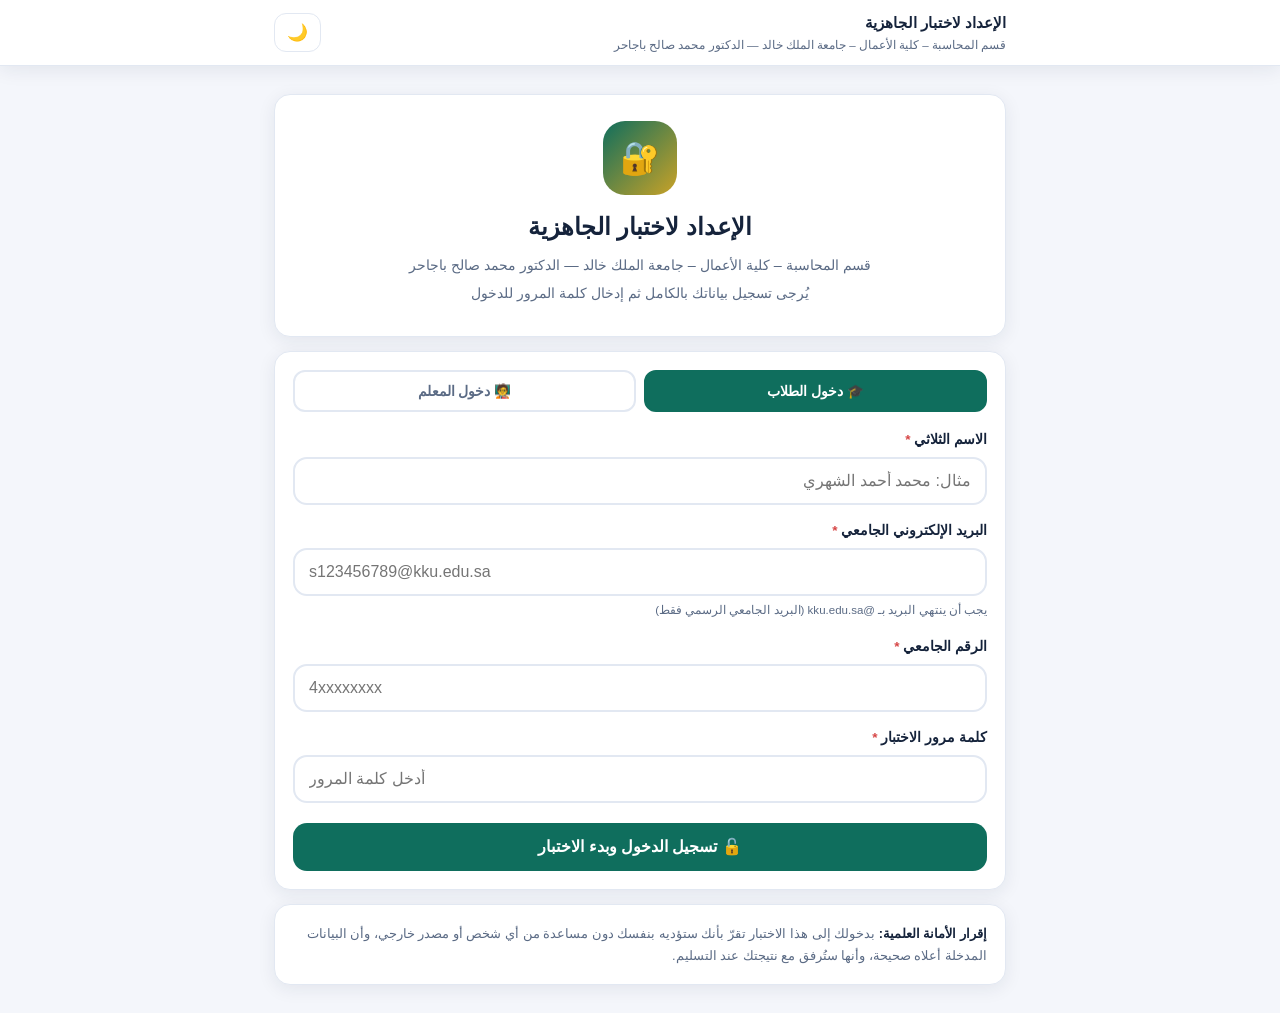
==== index.html @ 74e9d4ae "Add files via upload" ====
<!DOCTYPE html>
<html lang="ar" dir="rtl">
<head>
<meta charset="UTF-8">
<meta name="viewport" content="width=device-width, initial-scale=1.0, viewport-fit=cover">
<meta name="theme-color" content="#0f6e5d">
<title>الإعداد لاختبار الجاهزية | قسم المحاسبة</title>
<link rel="stylesheet" href="style.css">
<link rel="icon" href="data:image/svg+xml,<svg xmlns='http://www.w3.org/2000/svg' viewBox='0 0 100 100'><text y='.9em' font-size='90'>📊</text></svg>">
</head>
<body>

<header class="appbar">
  <div class="appbar-inner">
    <div class="brand" id="app-brand">الإعداد لاختبار الجاهزية 5
      <small id="app-brand-sub">قسم المحاسبة — د. محمد صالح باجاحر</small>
    </div>
    <div style="display:flex;gap:6px;align-items:center">
      <button id="btn-logout" class="iconbtn hidden" title="إنهاء الجلسة">🚪</button>
      <button id="btn-theme" class="iconbtn" title="الوضع الليلي/النهاري">🌙</button>
    </div>
  </div>
</header>

<main class="container">

  <!-- شريط وضع معاينة المعلم -->
  <div id="preview-bar" class="preview-bar hidden">
    <span>👁 <b>وضع المعاينة</b> — أنت تستعرض الاختبار كما يراه الطالب، ولن تُحفظ النتيجة في الكشف.</span>
    <button id="btn-exit-preview" class="minibtn">العودة للوحة المعلم</button>
  </div>

  <!-- ============ شاشة الدخول والتسجيل ============ -->
  <section id="screen-gate">
    <div class="card hero">
      <div class="logo">🔐</div>
      <h1 id="g-title">الإعداد لاختبار الجاهزية 5</h1>
      <div class="sub" id="g-course"></div>
      <div class="sub">يُرجى تسجيل بياناتك بالكامل ثم إدخال كلمة المرور للدخول</div>
    </div>

    <div class="card">
      <div class="role-tabs" id="role-tabs">
        <button type="button" class="role-tab active" data-role="student">🎓 دخول الطلاب</button>
        <button type="button" class="role-tab" data-role="admin">🧑‍🏫 دخول المعلم</button>
      </div>

      <form id="gate-form" autocomplete="off" novalidate>
        <div class="field stu-only">
          <label for="g-name">الاسم الثلاثي <span class="req">*</span></label>
          <input id="g-name" class="fillin" type="text" placeholder="مثال: محمد أحمد الشهري" autocomplete="name">
        </div>

        <div class="field">
          <label for="g-email">البريد الإلكتروني الجامعي <span class="req">*</span></label>
          <input id="g-email" class="fillin" type="email" dir="ltr" style="text-align:left"
                 placeholder="s123456789@kku.edu.sa" autocomplete="email">
          <small class="hint" id="g-email-hint"></small>
        </div>

        <div class="field stu-only" id="g-sid-wrap">
          <label for="g-sid">الرقم الجامعي <span class="req">*</span></label>
          <input id="g-sid" class="fillin" type="text" inputmode="numeric" dir="ltr"
                 style="text-align:left" placeholder="4xxxxxxxx">
        </div>

        <div class="field">
          <label for="g-pass">كلمة مرور الاختبار <span class="req">*</span></label>
          <input id="g-pass" class="fillin" type="password" dir="ltr" style="text-align:left"
                 placeholder="أدخل كلمة المرور" autocomplete="off">
        </div>

        <div id="g-error" class="gate-error hidden"></div>

        <button type="submit" id="btn-login" class="btn btn-primary btn-block" style="margin-top:6px">
          🔓 تسجيل الدخول وبدء الاختبار
        </button>
      </form>
    </div>

    <div class="card stu-only" style="font-size:.8rem;color:var(--muted)">
      <b style="color:var(--text)">إقرار الأمانة العلمية:</b>
      بدخولك إلى هذا الاختبار تقرّ بأنك ستؤديه بنفسك دون مساعدة من أي شخص أو مصدر خارجي،
      وأن البيانات المدخلة أعلاه صحيحة، وأنها ستُرفق مع نتيجتك عند التسليم.
    </div>
  </section>

  <!-- ============ لوحة المعلم (المسؤول) ============ -->
  <section id="screen-admin" class="hidden">
    <div class="card admin-hero">
      <div>
        <h2 style="margin:0 0 4px;font-size:1.05rem">🧑‍🏫 لوحة المعلم</h2>
        <div style="font-size:.78rem;color:var(--muted)" id="adm-who"></div>
      </div>
      <span class="pill ok">صلاحيات كاملة</span>
    </div>

    <button id="btn-preview-exam" class="btn btn-outline btn-block" style="margin-bottom:12px">
      👁 دخول الاختبار كطالب (معاينة)
    </button>

    <div class="admin-tabs" id="admin-tabs">
      <button class="atab active" data-tab="settings">⚙️ الإعدادات</button>
      <button class="atab" data-tab="blueprint">🧩 بناء الاختبارات</button>
      <button class="atab" data-tab="questions">✏️ الأسئلة</button>
      <button class="atab" data-tab="results">📊 النتائج</button>
      <button class="atab" data-tab="bank">📚 بنك الأسئلة</button>
    </div>

    <!-- تبويب بناء الاختبارات -->
    <div class="atab-pane hidden" id="pane-blueprint">

      <!-- ===== (أ) اختبار الوحدة — الاختبار الفردي ===== -->
      <div class="card">
        <div class="sec-head">
          <div class="sec-icon unit">📗</div>
          <div>
            <b style="font-size:.95rem">اختبار الوحدة (الاختبار الفردي)</b>
            <div class="adm-note" style="margin:2px 0 0">
              اختر الوحدة المعرفية، ثم حدّد أنواع الأسئلة وعددها ومدة الاختبار الخاصة بها.
            </div>
          </div>
        </div>

        <div class="field" style="margin-top:14px">
          <label for="u-select">قائمة الوحدات المعرفية</label>
          <select id="u-select" class="fillin"></select>
          <small class="hint" id="u-avail"></small>
        </div>

        <div class="field">
          <label>أنواع الأسئلة في هذه الوحدة</label>
          <div id="u-types" class="chk-row"></div>
          <small class="hint">تُظهر الأرقام عدد الأسئلة المتاحة من كل نوع في هذه الوحدة.</small>
        </div>

        <div class="adm-grid">
          <div class="field"><label>عدد أسئلة اختبار الوحدة</label><input id="u-q" class="fillin" type="number" min="5" max="200"></div>
          <div class="field"><label>مدة الاختبار (دقيقة)</label><input id="u-d" class="fillin" type="number" min="5" max="300"></div>
        </div>

        <div class="adm-actions">
          <button id="u-save" class="btn btn-primary">💾 حفظ إعدادات هذه الوحدة</button>
          <button id="u-reset" class="btn btn-ghost">↩ إعادة الافتراضي للوحدة</button>
        </div>
        <div class="adm-note" id="u-note"></div>

        <div style="margin-top:16px">
          <b style="font-size:.85rem">ملخص إعدادات جميع الوحدات</b>
          <div id="u-table" style="margin-top:8px;overflow-x:auto"></div>
        </div>
      </div>

      <!-- ===== (ب) الاختبار الشامل ===== -->
      <div class="card">
        <div class="sec-head">
          <div class="sec-icon comp">🎯</div>
          <div>
            <b style="font-size:.95rem">الاختبار الشامل (بأوزان معايير NCAAA)</b>
            <div class="adm-note" style="margin:2px 0 0">
              يوزّع الأسئلة على الوحدات بنسب أوزانها المعتمدة في وثيقة المعايير الأكاديمية لبرامج المحاسبة 2025.
            </div>
          </div>
        </div>

        <div class="adm-grid" style="margin-top:14px">
          <div class="field"><label>إجمالي أسئلة الاختبار الشامل</label><input id="c-q" class="fillin" type="number" min="10" max="300"></div>
          <div class="field"><label>المدة (دقيقة)</label><input id="c-d" class="fillin" type="number" min="10" max="300"></div>
        </div>

        <div id="bp-table" style="margin-top:6px;overflow-x:auto"></div>

        <div class="adm-actions">
          <button id="bp-save" class="btn btn-primary">💾 حفظ الأوزان والتوزيع</button>
          <button id="bp-reset" class="btn btn-ghost">↩ استعادة أوزان NCAAA</button>
          <button id="bp-preview" class="btn btn-outline">👁 معاينة التوزيع النهائي</button>
        </div>
        <div class="adm-note" id="bp-note"></div>
        <div id="bp-preview-out" style="margin-top:10px;overflow-x:auto"></div>
      </div>
    </div>

    <!-- تبويب الإعدادات -->
    <div class="atab-pane" id="pane-settings">
      <div class="card">
        <b style="font-size:.9rem">إعدادات الاختبار</b>
        <div class="adm-grid" style="margin-top:12px">
          <div class="field"><label>عدد أسئلة اختبار الجزء</label><input id="s-pq" class="fillin" type="number" min="5" max="200"></div>
          <div class="field"><label>مدة اختبار الجزء (دقيقة)</label><input id="s-pd" class="fillin" type="number" min="5" max="300"></div>
          <div class="field"><label>عدد أسئلة الاختبار الشامل</label><input id="s-fq" class="fillin" type="number" min="5" max="200"></div>
          <div class="field"><label>مدة الاختبار الشامل (دقيقة)</label><input id="s-fd" class="fillin" type="number" min="5" max="300"></div>
          <div class="field"><label>درجة النجاح %</label><input id="s-pass" class="fillin" type="number" min="1" max="100"></div>
          <div class="field"><label>نطاق البريد الجامعي</label><input id="s-domain" class="fillin" type="text" dir="ltr" style="text-align:left"></div>
          <div class="field"><label>كلمة مرور الطلاب</label><input id="s-spass" class="fillin" type="text" dir="ltr" style="text-align:left"></div>
          <div class="field"><label>كلمة مرور المعلم</label><input id="s-apass" class="fillin" type="text" dir="ltr" style="text-align:left"></div>
        </div>
        <div class="field" style="margin-top:4px">
          <label>أنواع الأسئلة المسموحة</label>
          <div id="s-types" class="chk-row"></div>
        </div>
        <div class="field">
          <label>خيارات أخرى</label>
          <div id="s-flags" class="chk-row"></div>
        </div>
        <div class="adm-actions">
          <button id="s-save" class="btn btn-primary">💾 حفظ التعديلات</button>
          <button id="s-reset" class="btn btn-ghost">↩ استعادة الافتراضي</button>
          <button id="s-export" class="btn btn-outline">📤 تصدير config.js</button>
        </div>
        <div class="adm-note" id="s-note"></div>
      </div>
    </div>

    <!-- تبويب الأسئلة -->
    <div class="atab-pane hidden" id="pane-questions">
      <div class="card">
        <b style="font-size:.9rem" id="q-form-title">➕ إضافة سؤال جديد</b>
        <div class="adm-grid" style="margin-top:12px">
          <div class="field"><label>الجزء (الوحدة المعرفية)</label><select id="q-part" class="fillin"></select></div>
          <div class="field"><label>الموضوع الفرعي</label><select id="q-topic" class="fillin"></select></div>
          <div class="field"><label>نوع السؤال</label>
            <select id="q-type" class="fillin">
              <option value="mcq">اختيار من متعدد</option>
              <option value="tf">صح / خطأ</option>
              <option value="fill">أكمل الفراغ</option>
            </select>
          </div>
        </div>
        <div class="field"><label>نص السؤال <span class="req">*</span></label>
          <textarea id="q-text" class="fillin" rows="3" placeholder="اكتب نص السؤال هنا…"></textarea></div>

        <div id="q-mcq-wrap">
          <div class="field"><label>الخيارات <span class="req">*</span> — حدّد الإجابة الصحيحة</label>
            <div id="q-opts"></div>
          </div>
        </div>
        <div id="q-tf-wrap" class="field hidden">
          <label>الإجابة الصحيحة</label>
          <select id="q-tf" class="fillin"><option value="true">صحيحة</option><option value="false">خاطئة</option></select>
        </div>
        <div id="q-fill-wrap" class="field hidden">
          <label>الإجابات المقبولة (افصل بينها بفاصلة)</label>
          <input id="q-fill" class="fillin" type="text" placeholder="25, ٢٥, 25%">
        </div>

        <div class="field"><label>شرح الإجابة <span class="req">*</span></label>
          <textarea id="q-expl" class="fillin" rows="2"></textarea></div>
        <div class="field"><label>المرجع (المادة/الفصل)</label>
          <input id="q-ref" class="fillin" type="text" placeholder="المادة 17 من النظام"></div>

        <div class="adm-actions">
          <button id="q-save" class="btn btn-primary">💾 حفظ السؤال</button>
          <button id="q-cancel" class="btn btn-ghost hidden">إلغاء التعديل</button>
          <button id="q-export" class="btn btn-outline">📤 تصدير questions.js</button>
        </div>
        <div class="adm-note" id="q-note"></div>
      </div>

      <div class="card">
        <b style="font-size:.9rem">الأسئلة المضافة أو المعدَّلة محليًا</b>
        <div id="q-local" style="margin-top:10px"></div>
      </div>
    </div>

    <!-- تبويب النتائج -->
    <div class="atab-pane hidden" id="pane-results">
      <div class="card">
        <b style="font-size:.9rem">نتائج الطلاب</b>
        <div class="adm-note" style="margin-top:6px">
          تُعرض هنا المحاولات المسجَّلة على هذا الجهاز، ويمكنك استيراد ملفات النتائج (CSV) التي يرسلها الطلاب لتجميعها في كشف واحد.
        </div>
        <div class="adm-actions" style="margin-top:12px">
          <label class="btn btn-outline" for="r-import" style="cursor:pointer">📥 استيراد نتائج طلاب (CSV)</label>
          <input id="r-import" type="file" accept=".csv,text/csv" multiple class="hidden">
          <button id="r-export" class="btn btn-primary">📤 تصدير الكشف (Excel)</button>
          <button id="r-clear" class="btn btn-ghost">🗑 مسح الكشف</button>
        </div>
        <div id="r-table" style="margin-top:14px"></div>
      </div>
    </div>

    <!-- تبويب بنك الأسئلة -->
    <div class="atab-pane hidden" id="pane-bank">
      <div class="card">
        <div class="adm-grid">
          <div class="field"><label>تصفية حسب الجزء</label><select id="b-part" class="fillin"></select></div>
          <div class="field"><label>بحث في النص</label><input id="b-search" class="fillin" type="search" placeholder="كلمة في السؤال…"></div>
        </div>
        <div id="b-count" class="adm-note"></div>
        <div id="b-list" style="margin-top:12px"></div>
      </div>
    </div>

    <button id="btn-admin-exit" class="btn btn-ghost btn-block" style="margin-top:10px">🚪 إنهاء جلسة المعلم</button>
  </section>

  <!-- ============ لوحة البداية ============ -->
  <section id="screen-dash" class="hidden">
    <div class="welcome">
      <div class="welcome-text">
        <div class="hello" id="d-hello">مرحبًا بك 👋</div>
        <h1 id="d-course">الإعداد لاختبار الجاهزية</h1>
        <div class="sub" id="d-instructor"></div>
      </div>
      <div class="welcome-badge">🎓</div>
    </div>

    <div class="card student-card" id="d-student"></div>

    <div class="step-title"><span class="step-no">1</span> اختر نوع الاختبار</div>
    <div id="mode-cards" class="mode-tiles"></div>

    <div id="part-select-wrap" class="card scope-card hidden">
      <label for="part-select" class="scope-label">📌 نطاق الاختبار</label>
      <select id="part-select" class="fillin"></select>
    </div>

    <div class="step-title"><span class="step-no">2</span> اختر مستوى الصعوبة</div>
    <div id="level-chips" class="level-chips"></div>

    <div class="statgrid three">
      <div class="stat"><div class="num" id="d-qn">—</div><div class="lbl">سؤالًا</div></div>
      <div class="stat"><div class="num" id="d-dur">—</div><div class="lbl">مدة الاختبار</div></div>
      <div class="stat"><div class="num" id="d-pass">—</div><div class="lbl">درجة النجاح</div></div>
    </div>
    <span id="d-bank" class="hidden"></span>
    <span id="d-chapter" class="hidden"></span>
    <div id="part-types" class="hidden"></div>

    <button id="btn-start" class="btn btn-primary btn-block btn-big">🚀 ابدأ الاختبار الآن</button>

    <div class="card progress-card">
      <div class="progress-summary" id="d-progress"></div>
    </div>
    <button id="btn-clear" class="btn btn-ghost btn-block hidden" style="margin-top:10px">🗑 مسح سجل المحاولات</button>

    <div class="card tips">
      <b>💡 قبل أن تبدأ</b>
      <ul>
        <li>يتغير الاختبار في كل محاولة: ترتيب الأسئلة والخيارات وبعض الأرقام.</li>
        <li>تنقّل بحرية بين الأسئلة، وعلّم أي سؤال للرجوع إليه لاحقًا.</li>
        <li>يُسلَّم الاختبار تلقائيًا عند انتهاء الوقت.</li>
        <li>بعد التسليم تحصل على تقرير مفصل وشرح لكل سؤال — استفد منه!</li>
      </ul>
    </div>

    <!-- للمعلم فقط (تظهر في وضع المعاينة) -->
    <div id="teacher-only" class="hidden">
      <button id="btn-guide" class="btn btn-outline btn-block" style="margin-top:10px">🧭 دليل الوحدات المعرفية التخصصية (للمعلم)</button>
      <div class="card hidden" id="blueprint-card">
        <b style="font-size:.9rem">🎯 توزيع أسئلة الاختبار حسب أوزان المعيار (للمعلم)</b>
        <div style="font-size:.75rem;color:var(--muted);margin:4px 0 10px" id="blueprint-note"></div>
        <div id="blueprint" style="overflow-x:auto"></div>
      </div>
      <div class="card">
        <b style="font-size:.9rem">خريطة الوحدات وعدد أسئلتها (للمعلم)</b>
        <div style="font-size:.75rem;color:var(--muted);margin:4px 0 10px" id="cov-note"></div>
        <div id="coverage"></div>
      </div>
    </div>
  </section>

  <!-- ============ شاشة دليل الوحدات المعرفية ============ -->
  <section id="screen-guide" class="hidden">
    <button id="btn-guide-back" class="btn btn-outline btn-block">⬅ العودة للرئيسية</button>
    <div id="guide-body"></div>
    <div class="card gu-src">
      المصدر: مصفوفة نواتج التعلم للوحدات المعرفية لطلاب المحاسبة وفقًا لجاهزية — المعايير الأكاديمية
      لبرامج المحاسبة 2025 (الإصدار 2.0)، هيئة تقويم التعليم والتدريب. إعداد: الدكتور محمد صالح باجاحر.
    </div>
  </section>

  <!-- ============ شاشة الاختبار ============ -->
  <section id="screen-exam" class="hidden">
    <div class="exam-top">
      <span class="qcount" id="qcount">—</span>
      <span class="timer" id="timer">60:00</span>
    </div>
    <div id="exam-scope" class="exam-scope"></div>
    <div class="progressbar"><div id="pbar"></div></div>

    <div class="card">
      <div class="qmeta" id="qmeta"></div>
      <div class="qtext" id="qtext"></div>
      <div id="qbody"></div>

      <div class="exam-nav">
        <button id="btn-prev" class="btn btn-outline">➡ السابق</button>
        <button id="btn-flag" class="btn btn-ghost btn-flag">☆ للمراجعة</button>
        <button id="btn-skip" class="btn btn-ghost">تخطي</button>
        <button id="btn-next" class="btn btn-primary">التالي ⬅</button>
      </div>
    </div>

    <div class="card">
      <b style="font-size:.85rem">لوحة الأسئلة</b>
      <div class="palette" id="palette"></div>
      <div class="legend">
        <span class="l-ans">تمت الإجابة</span>
        <span class="l-flag">معلَّم للمراجعة</span>
        <span>بدون إجابة</span>
      </div>
      <button id="btn-submit" class="btn btn-danger btn-block" style="margin-top:14px">✋ إنهاء وتسليم الاختبار</button>
    </div>
  </section>

  <!-- ============ شاشة النتائج ============ -->
  <section id="screen-result" class="hidden">
    <div class="card student-card" id="r-student"></div>
    <div class="card" style="text-align:center">
      <p id="r-auto" class="hidden" style="color:var(--warn);font-weight:700">⏰ انتهى الوقت — تم تسليم الاختبار تلقائيًا</p>
      <div class="score-ring" id="score-ring">
        <div id="score-inner" style="background:var(--card);width:118px;height:118px;border-radius:50%;display:flex;flex-direction:column;align-items:center;justify-content:center"></div>
      </div>
      <div class="resgrid">
        <div class="stat"><div class="num" style="color:var(--ok)" id="r-correct">0</div><div class="lbl">إجابات صحيحة</div></div>
        <div class="stat"><div class="num" style="color:var(--bad)" id="r-wrong">0</div><div class="lbl">إجابات خاطئة</div></div>
        <div class="stat"><div class="num" style="color:var(--warn)" id="r-skip">0</div><div class="lbl">أسئلة متروكة</div></div>
        <div class="stat"><div class="num" id="r-time">00:00</div><div class="lbl">الوقت المستغرق</div></div>
      </div>
    </div>

    <div class="card hidden" id="part-perf-card">
      <b>الأداء حسب أجزاء المعيار (الوحدات المعرفية)</b>
      <div id="part-perf" style="margin-top:12px"></div>
    </div>

    <div class="card">
      <b>الأداء حسب الموضوعات</b>
      <div id="topic-perf" style="margin-top:12px"></div>
    </div>

    <button id="btn-review" class="btn btn-primary btn-block">📖 مراجعة الأسئلة والإجابات</button>
    <button id="btn-export" class="btn btn-outline btn-block" style="margin-top:10px">📤 تصدير بطاقة النتيجة وإرسالها للمعلم</button>
    <button id="btn-retry" class="btn btn-outline btn-block" style="margin-top:10px">🔄 اختبار جديد</button>
    <button id="btn-home" class="btn btn-ghost btn-block" style="margin-top:10px">🏠 العودة للرئيسية</button>
  </section>

  <!-- ============ شاشة المراجعة ============ -->
  <section id="screen-review" class="hidden">
    <button id="btn-back-result" class="btn btn-outline btn-block">⬅ العودة للنتيجة</button>
    <div id="review-list"></div>
  </section>

</main>

<!-- مودال تأكيد التسليم -->
<div id="modal" class="modal-backdrop hidden">
  <div class="modal">
    <h3>تسليم الاختبار</h3>
    <p id="m-text"></p>
    <div class="row">
      <button id="m-cancel" class="btn btn-ghost">متابعة الحل</button>
      <button id="m-ok" class="btn btn-danger">تسليم نهائي</button>
    </div>
  </div>
</div>

<script src="config.js"></script>
<script src="units.js"></script>
<script src="questions.js"></script>
<script src="questions-7.1.js"></script>
<script src="questions-7.2.js"></script>
<script src="questions-7.3.js"></script>
<script src="questions-7.4-zakat-vat.js"></script>
<script src="questions-7.5.js"></script>
<script src="questions-1.1.js"></script>
<script src="questions-2.1.js"></script>
<script src="questions-general.js"></script>
<script src="levels.js"></script>
<script src="script.js"></script>
<script src="admin.js"></script>
<script src="guide.js"></script>
</body>
</html>
---- style.css ----
/* =====================================================================
   محاكي الاختبار — التنسيقات (تصميم متجاوب، جوال أولًا، وضع داكن/فاتح)
   ===================================================================== */
:root{
  --bg:#f4f6fb; --card:#ffffff; --text:#15233b; --muted:#5b6b85;
  --primary:#0f6e5d; --primary-2:#0b5748; --accent:#c9a227;
  --border:#e2e8f2; --ok:#1d9e6f; --bad:#d64545; --warn:#e8a13c;
  --flag:#8e44ad; --shadow:0 4px 18px rgba(21,35,59,.08);
  --radius:16px;
}
[data-theme="dark"]{
  --bg:#0f1723; --card:#182333; --text:#eef3fa; --muted:#9db0c9;
  --primary:#1fa588; --primary-2:#17836c; --accent:#e3c257;
  --border:#26344a; --ok:#2ec98d; --bad:#ef6a6a; --warn:#f0b45c;
  --shadow:0 4px 18px rgba(0,0,0,.35);
}
*{box-sizing:border-box; -webkit-tap-highlight-color:transparent;}
html{font-size:16px;}
body{
  margin:0; background:var(--bg); color:var(--text);
  font-family:"Segoe UI", Tahoma, "Noto Kufi Arabic", "Helvetica Neue", Arial, sans-serif;
  direction:rtl; min-height:100vh; line-height:1.7;
  transition:background .3s,color .3s;
}
.container{max-width:760px; margin:0 auto; padding:14px;}
.hidden{display:none !important;}

/* ---------- Header ---------- */
header.appbar{
  position:sticky; top:0; z-index:50; background:var(--card);
  border-bottom:1px solid var(--border); box-shadow:var(--shadow);
}
.appbar-inner{
  max-width:760px; margin:0 auto; padding:10px 14px;
  display:flex; align-items:center; justify-content:space-between; gap:8px;
}
.appbar .brand{font-weight:800; font-size:.95rem;}
.appbar .brand small{display:block; font-weight:500; color:var(--muted); font-size:.72rem;}
.iconbtn{
  border:1px solid var(--border); background:var(--card); color:var(--text);
  border-radius:12px; padding:8px 12px; font-size:1.05rem; cursor:pointer;
}

/* ---------- Cards & buttons ---------- */
.card{
  background:var(--card); border:1px solid var(--border);
  border-radius:var(--radius); box-shadow:var(--shadow);
  padding:18px; margin:14px 0;
}
.btn{
  display:inline-flex; align-items:center; justify-content:center; gap:8px;
  border:none; border-radius:14px; cursor:pointer;
  padding:14px 22px; font-size:1rem; font-weight:700; font-family:inherit;
  transition:transform .06s, background .2s; min-height:48px;
}
.btn:active{transform:scale(.97);}
.btn-primary{background:var(--primary); color:#fff;}
.btn-primary:hover{background:var(--primary-2);}
.btn-outline{background:transparent; color:var(--primary); border:2px solid var(--primary);}
.btn-ghost{background:transparent; color:var(--muted); border:1px solid var(--border);}
.btn-danger{background:var(--bad); color:#fff;}
.btn-block{width:100%;}
.btn[disabled]{opacity:.45; cursor:not-allowed;}

/* ---------- Dashboard ---------- */
.hero{text-align:center; padding:26px 18px;}
.hero .logo{
  width:74px; height:74px; margin:0 auto 12px; border-radius:22px;
  background:linear-gradient(135deg,var(--primary),var(--accent));
  display:flex; align-items:center; justify-content:center; font-size:2rem; color:#fff;
}
.hero h1{font-size:1.25rem; margin:.2em 0;}
.hero .sub{color:var(--muted); font-size:.9rem; margin-bottom:4px;}
.statgrid{
  display:grid; grid-template-columns:repeat(2,1fr); gap:10px; margin:16px 0;
}
.stat{
  background:var(--card); border:1px solid var(--border); border-radius:14px;
  padding:14px 8px; text-align:center;
}
.stat .num{font-size:1.35rem; font-weight:800; color:var(--primary);}
.stat .lbl{font-size:.75rem; color:var(--muted);}
.progress-summary{font-size:.85rem; color:var(--muted);}
.progress-summary b{color:var(--text);}

/* ---------- Exam header ---------- */
.exam-top{
  display:flex; align-items:center; justify-content:space-between;
  gap:8px; flex-wrap:wrap;
}
.timer{
  font-weight:800; font-variant-numeric:tabular-nums; font-size:1.15rem;
  background:var(--card); border:1px solid var(--border); border-radius:12px;
  padding:6px 14px; direction:ltr;
}
.timer.low{color:var(--bad); border-color:var(--bad); animation:pulse 1s infinite;}
@keyframes pulse{50%{opacity:.55;}}
.qcount{font-size:.85rem; color:var(--muted); font-weight:700;}
.progressbar{
  height:8px; background:var(--border); border-radius:99px; overflow:hidden; margin:10px 0 4px;
}
.progressbar > div{
  height:100%; background:linear-gradient(90deg,var(--primary),var(--accent));
  width:0%; transition:width .3s; border-radius:99px;
}

/* ---------- Question ---------- */
.qmeta{display:flex; gap:6px; flex-wrap:wrap; margin-bottom:10px;}
.chip{
  font-size:.7rem; font-weight:700; padding:3px 10px; border-radius:99px;
  background:var(--bg); border:1px solid var(--border); color:var(--muted);
}
.chip.type{color:var(--primary); border-color:var(--primary);}
.qtext{font-size:1.05rem; font-weight:700; margin-bottom:14px; white-space:pre-line;}
.opts{display:flex; flex-direction:column; gap:10px;}
.opt{
  display:flex; align-items:flex-start; gap:10px;
  border:2px solid var(--border); border-radius:14px; padding:13px 14px;
  cursor:pointer; background:var(--card); font-size:.95rem;
  transition:border-color .15s, background .15s;
}
.opt:hover{border-color:var(--primary);}
.opt.selected{border-color:var(--primary); background:color-mix(in srgb, var(--primary) 9%, var(--card));}
.opt .letter{
  flex:0 0 auto; width:28px; height:28px; border-radius:50%;
  background:var(--bg); border:1px solid var(--border);
  display:flex; align-items:center; justify-content:center;
  font-weight:800; font-size:.8rem;
}
.opt.selected .letter{background:var(--primary); color:#fff; border-color:var(--primary);}
/* review coloring */
.opt.correct{border-color:var(--ok); background:color-mix(in srgb, var(--ok) 12%, var(--card));}
.opt.wrong{border-color:var(--bad); background:color-mix(in srgb, var(--bad) 12%, var(--card));}

input.fillin{
  width:100%; padding:13px 14px; border:2px solid var(--border); border-radius:14px;
  font-size:1rem; font-family:inherit; background:var(--card); color:var(--text);
}
input.fillin:focus{outline:none; border-color:var(--primary);}

/* ---------- تبويبات الدور ولوحة المعلم ---------- */
.role-tabs{display:flex; gap:8px; margin-bottom:16px;}
.role-tab{
  flex:1; padding:11px 8px; border:2px solid var(--border); background:var(--card);
  color:var(--muted); border-radius:12px; font-family:inherit; font-size:.85rem;
  font-weight:700; cursor:pointer; transition:all .15s;
}
.role-tab:hover{border-color:var(--primary);}
.role-tab.active{border-color:var(--primary); background:var(--primary); color:#fff;}

.admin-hero{display:flex; align-items:center; justify-content:space-between; gap:10px; flex-wrap:wrap;}
.admin-tabs{display:flex; gap:6px; overflow-x:auto; padding-bottom:4px; margin-bottom:2px;}
.atab{
  flex:0 0 auto; padding:9px 14px; border:1.5px solid var(--border); background:var(--card);
  color:var(--muted); border-radius:99px; font-family:inherit; font-size:.8rem;
  font-weight:700; cursor:pointer; white-space:nowrap;
}
.atab.active{background:var(--primary); border-color:var(--primary); color:#fff;}
.adm-grid{display:grid; grid-template-columns:1fr; gap:0 14px;}
@media (min-width:560px){ .adm-grid{grid-template-columns:1fr 1fr;} }
.adm-actions{display:flex; gap:8px; flex-wrap:wrap; margin-top:12px;}
.adm-actions .btn{flex:1 1 auto; min-height:42px; padding:10px 14px; font-size:.85rem;}
.adm-note{font-size:.75rem; color:var(--muted); margin-top:10px; line-height:1.6;}
.adm-note.ok{color:var(--ok); font-weight:700;}
.adm-note.bad{color:var(--bad); font-weight:700;}
textarea.fillin{resize:vertical; font-family:inherit; line-height:1.6;}
.chk-row{display:flex; flex-wrap:wrap; gap:8px 14px;}
.chk-row label{
  display:flex; align-items:center; gap:6px; font-size:.8rem; font-weight:600;
  margin:0; cursor:pointer;
}
.chk-row input{width:16px; height:16px; accent-color:var(--primary);}
.opt-row{display:flex; align-items:center; gap:8px; margin-bottom:8px;}
.opt-row input[type="radio"]{width:18px; height:18px; accent-color:var(--ok); flex:0 0 auto;}
.opt-row input[type="text"]{flex:1;}
.qrow{
  border:1px solid var(--border); border-radius:12px; padding:10px 12px; margin-bottom:8px;
  background:var(--card); font-size:.82rem;
}
.qrow .qh{display:flex; justify-content:space-between; gap:8px; align-items:flex-start; margin-bottom:5px;}
.qrow .qa{font-size:.76rem; color:var(--ok); font-weight:700;}
.qrow .qx{font-size:.74rem; color:var(--muted); margin-top:4px;}
.qrow .rowbtns{display:flex; gap:6px; flex:0 0 auto;}
.minibtn{
  border:1px solid var(--border); background:var(--bg); color:var(--text);
  border-radius:8px; padding:3px 9px; font-size:.72rem; font-family:inherit; cursor:pointer;
}
.minibtn.danger{color:var(--bad); border-color:var(--bad);}
#r-table, #b-list{overflow-x:auto;}
.preview-bar{
  display:flex; align-items:center; justify-content:space-between; gap:10px; flex-wrap:wrap;
  background:color-mix(in srgb, var(--flag) 14%, var(--card));
  border:1.5px solid var(--flag); color:var(--text);
  border-radius:12px; padding:10px 14px; margin:10px 0 4px; font-size:.8rem;
}
.preview-bar .minibtn{border-color:var(--flag); color:var(--flag); font-weight:700;}
tr.grp td{
  background:var(--bg) !important; font-weight:800; font-size:.76rem; color:var(--primary);
  padding-top:9px !important; padding-bottom:9px !important;
}
.grp-head{
  font-size:.8rem; font-weight:800; color:var(--primary);
  margin:6px 0 8px; padding-bottom:4px; border-bottom:1px solid var(--border);
}
.grp-head:not(:first-child){margin-top:14px;}
optgroup{font-weight:800; color:var(--primary);}
.sec-head{display:flex; align-items:flex-start; gap:12px;}
.sec-icon{
  flex:0 0 auto; width:44px; height:44px; border-radius:13px;
  display:flex; align-items:center; justify-content:center; font-size:1.4rem;
}
.sec-icon.unit{background:color-mix(in srgb, var(--primary) 15%, var(--card)); border:1.5px solid var(--primary);}
.sec-icon.comp{background:color-mix(in srgb, var(--accent) 22%, var(--card)); border:1.5px solid var(--accent);}
.cell-in{
  width:74px; padding:5px 7px; border:1.5px solid var(--border); border-radius:8px;
  font-family:inherit; font-size:.76rem; text-align:center; background:var(--card); color:var(--text);
}
.cell-in:focus{outline:none; border-color:var(--primary);}
table.res input[type="checkbox"]{width:17px; height:17px; accent-color:var(--primary);}
table.res tfoot td, table.res tbody tr:last-child td{font-weight:700;}
table.res{width:100%; min-width:640px; border-collapse:collapse; font-size:.76rem;}
table.res th{
  text-align:right; padding:8px; background:var(--primary); color:#fff;
  font-size:.72rem; white-space:nowrap; position:sticky; top:0;
}
table.res td{padding:7px 8px; border-bottom:1px solid var(--border); white-space:nowrap;}
table.res tr:nth-child(even) td{background:var(--bg);}
table.res td.pass{color:var(--ok); font-weight:800;}
table.res td.fail{color:var(--bad); font-weight:800;}

/* ---------- اختيار نمط الاختبار وخريطة الأجزاء ---------- */
.mode-cards{display:grid; grid-template-columns:1fr; gap:10px; margin-top:10px;}
@media (min-width:600px){ .mode-cards{grid-template-columns:1fr 1fr;} }
.mode-card{
  border:2px solid var(--border); border-radius:14px; padding:12px 14px; cursor:pointer;
  background:var(--card); transition:border-color .15s, background .15s;
}
.mode-card:hover{border-color:var(--primary);}
.mode-card.active{border-color:var(--primary); background:color-mix(in srgb, var(--primary) 9%, var(--card));}
.mode-card.disabled{opacity:.5; cursor:not-allowed;}
.mode-card.disabled:hover{border-color:var(--border);}
.mc-title{font-weight:800; font-size:.92rem; margin-bottom:4px;}
.mc-desc{font-size:.75rem; color:var(--muted); line-height:1.5;}

#coverage{overflow-x:auto; -webkit-overflow-scrolling:touch;}
table.cov{width:100%; min-width:340px; border-collapse:collapse; font-size:.78rem;}
table.cov th{
  text-align:right; padding:7px 8px; background:var(--bg); color:var(--muted);
  font-size:.72rem; border-bottom:1.5px solid var(--border);
}
table.cov td{padding:7px 8px; border-bottom:1px solid var(--border);}
table.cov th:nth-child(2), table.cov th:nth-child(3), table.cov th:nth-child(4),
table.cov td:nth-child(2), table.cov td:nth-child(3), table.cov td:nth-child(4){text-align:center; white-space:nowrap;}
table.cov tr.muted td{color:var(--muted);}
.pill{
  display:inline-block; font-size:.68rem; font-weight:700; padding:2px 9px; border-radius:99px;
  background:var(--bg); border:1px solid var(--border); color:var(--muted);
}
.pill.ok{background:var(--ok); border-color:var(--ok); color:#fff;}
.chip.part{color:var(--flag); border-color:var(--flag);}
.exam-scope{
  font-size:.75rem; color:var(--muted); margin:6px 2px 0; font-weight:600;
}

/* ---------- شاشة الدخول والتسجيل ---------- */
.field{margin-bottom:14px;}
.field label{
  display:block; font-size:.85rem; font-weight:700; margin-bottom:6px; color:var(--text);
}
.field .req{color:var(--bad);}
.field .hint{display:block; margin-top:5px; font-size:.72rem; color:var(--muted);}
select.fillin{
  appearance:none; -webkit-appearance:none;
  background-image:linear-gradient(45deg,transparent 50%,var(--muted) 50%),
                   linear-gradient(135deg,var(--muted) 50%,transparent 50%);
  background-position:calc(14px) calc(50% - 2px), calc(19px) calc(50% - 2px);
  background-size:5px 5px, 5px 5px; background-repeat:no-repeat;
}
.fillin.invalid{border-color:var(--bad);}
.gate-error{
  background:color-mix(in srgb, var(--bad) 12%, var(--card));
  border:1.5px solid var(--bad); color:var(--bad);
  border-radius:12px; padding:11px 13px; font-size:.85rem; font-weight:600; margin-bottom:12px;
}
.student-card{
  display:flex; flex-wrap:wrap; gap:8px 18px; font-size:.82rem; padding:14px 16px;
}
.student-card .si{display:flex; gap:6px; align-items:baseline;}
.student-card .si b{color:var(--muted); font-weight:600; font-size:.75rem;}
.student-card .si span{font-weight:700; color:var(--text);}
.vcode{
  font-family:"Courier New",monospace; direction:ltr; letter-spacing:1px;
  background:var(--bg); border:1px dashed var(--border); border-radius:8px; padding:2px 8px;
}

.match-row{display:flex; align-items:center; gap:10px; margin-bottom:10px; flex-wrap:wrap;}
.match-row .mleft{
  flex:1 1 200px; font-size:.9rem; font-weight:600;
  background:var(--bg); border:1px solid var(--border); border-radius:12px; padding:10px 12px;
}
.match-row select{
  flex:1 1 150px; padding:11px 12px; border:2px solid var(--border); border-radius:12px;
  font-family:inherit; font-size:.9rem; background:var(--card); color:var(--text);
}

/* ---------- Exam nav ---------- */
.exam-nav{
  display:flex; gap:8px; margin-top:16px; flex-wrap:wrap;
}
.exam-nav .btn{flex:1 1 auto; padding:12px 10px; font-size:.9rem;}
.btn-flag.flagged{background:var(--flag); color:#fff; border-color:var(--flag);}

/* ---------- Palette ---------- */
.palette{
  display:grid; grid-template-columns:repeat(auto-fill,minmax(44px,1fr));
  gap:8px; margin-top:10px;
}
.pal{
  aspect-ratio:1; border-radius:12px; border:2px solid var(--border);
  background:var(--card); font-weight:800; font-size:.85rem; cursor:pointer;
  color:var(--text); font-family:inherit;
}
.pal.answered{background:var(--ok); border-color:var(--ok); color:#fff;}
.pal.flagged{background:var(--flag); border-color:var(--flag); color:#fff;}
.pal.current{outline:3px solid var(--accent); outline-offset:1px;}
.legend{display:flex; gap:14px; flex-wrap:wrap; margin-top:10px; font-size:.75rem; color:var(--muted);}
.legend span::before{
  content:""; display:inline-block; width:11px; height:11px; border-radius:3px;
  margin-inline-end:5px; vertical-align:-1px; background:var(--card); border:1.5px solid var(--border);
}
.legend .l-ans::before{background:var(--ok); border-color:var(--ok);}
.legend .l-flag::before{background:var(--flag); border-color:var(--flag);}

/* ---------- Results ---------- */
.score-ring{
  width:150px; height:150px; margin:0 auto 10px; border-radius:50%;
  display:flex; align-items:center; justify-content:center; flex-direction:column;
  color:#fff; font-weight:800;
}
.score-ring .pct{font-size:2rem;}
.score-ring .verdict{font-size:.85rem; font-weight:700;}
.resgrid{display:grid; grid-template-columns:repeat(2,1fr); gap:10px; margin-top:14px;}
.topicbar{margin-bottom:12px;}
.topicbar .tname{font-size:.82rem; font-weight:600; display:flex; justify-content:space-between;}
.topicbar .tbar{height:8px; background:var(--border); border-radius:99px; overflow:hidden; margin-top:4px;}
.topicbar .tbar>div{height:100%; border-radius:99px; background:var(--primary);}

/* ---------- Review ---------- */
.review-item{margin-bottom:14px;}
.badge{font-size:.72rem; font-weight:800; padding:3px 10px; border-radius:99px; color:#fff;}
.badge.ok{background:var(--ok);}
.badge.bad{background:var(--bad);}
.badge.skip{background:var(--warn);}
.explain{
  margin-top:12px; padding:12px 14px; border-radius:12px;
  background:color-mix(in srgb, var(--accent) 10%, var(--card));
  border:1px solid color-mix(in srgb, var(--accent) 45%, var(--border));
  font-size:.88rem;
}
.explain b{color:var(--primary);}
.refline{margin-top:6px; font-size:.78rem; color:var(--muted);}

/* ---------- Modal ---------- */
.modal-backdrop{
  position:fixed; inset:0; background:rgba(10,15,25,.55); z-index:100;
  display:flex; align-items:center; justify-content:center; padding:20px;
}
.modal{
  background:var(--card); border-radius:18px; max-width:420px; width:100%;
  padding:22px; box-shadow:var(--shadow); text-align:center;
}
.modal h3{margin-top:0;}
.modal .row{display:flex; gap:10px; margin-top:16px;}
.modal .row .btn{flex:1;}

/* ---------- Responsive ---------- */
@media (min-width:640px){
  .statgrid{grid-template-columns:repeat(4,1fr);}
  .hero h1{font-size:1.5rem;}
}
@media (max-width:380px){
  html{font-size:15px;}
  .exam-nav .btn{font-size:.8rem; padding:10px 6px;}
}
@media print{ header.appbar, .exam-nav, .iconbtn{display:none;} }

/* =====================================================================
   دليل الوحدات المعرفية التخصصية
   ===================================================================== */
:root{
  --u71:#0f6e5d; --u72:#1f6f9e; --u73:#7a4fa3; --u74:#c07a1e; --u75:#b3457a;
  --know:#5b8def; --apply:#1d9e6f; --anal:#c9722d;
}
[data-theme="dark"]{
  --u71:#1fa588; --u72:#3d90c9; --u73:#a077cc; --u74:#e0a244; --u75:#dc6ea3;
  --know:#7ba5f5; --apply:#2ec98d; --anal:#e0913f;
}

.gu-intro h2{margin:0 0 6px; font-size:1.05rem;}
.gu-intro p{margin:0 0 14px; font-size:.85rem; color:var(--muted); line-height:1.8;}
.gu-src{font-size:.72rem; color:var(--muted); line-height:1.8;}

/* شريط الأوزان */
.gw-bar{display:flex; height:34px; border-radius:12px; overflow:hidden; border:1px solid var(--border);}
.gw-seg{display:flex; align-items:center; justify-content:center; color:#fff;
  font-size:.74rem; font-weight:800; min-width:0; padding:0 2px;}
.gw-seg.u7-1{background:var(--u71);} .gw-seg.u7-2{background:var(--u72);}
.gw-seg.u7-3{background:var(--u73);} .gw-seg.u7-4{background:var(--u74);}
.gw-seg.u7-5{background:var(--u75);}
.gw-legend{display:flex; flex-wrap:wrap; gap:8px 14px; margin-top:10px;}
.gw-key{display:inline-flex; align-items:center; gap:6px; font-size:.74rem; color:var(--muted);}
.gw-key .dot{width:10px; height:10px; border-radius:50%; display:inline-block;}
.dot.u7-1{background:var(--u71);} .dot.u7-2{background:var(--u72);}
.dot.u7-3{background:var(--u73);} .dot.u7-4{background:var(--u74);} .dot.u7-5{background:var(--u75);}
.gu-note{margin-top:12px; padding:10px 12px; border-radius:12px; font-size:.78rem;
  background:color-mix(in srgb, var(--accent) 12%, transparent);
  border:1px solid color-mix(in srgb, var(--accent) 35%, transparent); line-height:1.8;}

/* تبويبات الوحدات */
.gu-tabs{display:grid; grid-template-columns:repeat(auto-fit,minmax(140px,1fr)); gap:8px;}
.gu-tab{display:flex; flex-direction:column; gap:2px; text-align:right; cursor:pointer;
  border:1.5px solid var(--border); background:var(--card); color:var(--text);
  border-radius:14px; padding:10px 12px; font-family:inherit; min-height:74px; transition:.18s;}
.gu-tab:hover{border-color:var(--primary);}
.gu-tab.active{border-color:var(--primary); background:color-mix(in srgb, var(--primary) 10%, var(--card));}
.gu-tab b{font-size:.78rem; color:var(--primary);}
.gu-tab span{font-size:.8rem; font-weight:700; line-height:1.45;}
.gu-tab em{font-style:normal; font-size:.68rem; margin-top:2px;}
.gu-tab em.has{color:var(--ok);} .gu-tab em.none{color:var(--muted);}

/* رأس الوحدة */
.gu-head{border-bottom:1px solid var(--border); padding-bottom:10px; margin-bottom:14px;}
.gu-head h3{margin:0; font-size:1rem;}
.gu-head .en{font-size:.74rem; color:var(--muted); direction:ltr; text-align:right;}

/* بطاقات الأرقام */
.gu-stats{display:grid; grid-template-columns:repeat(auto-fit,minmax(96px,1fr)); gap:8px; margin-bottom:16px;}
.gs{background:var(--bg); border:1px solid var(--border); border-radius:12px; padding:10px 6px; text-align:center;}
.gs b{display:block; font-size:1.15rem; font-weight:800;}
.gs span{font-size:.68rem; color:var(--muted);}
.gs.ok b{color:var(--ok);} .gs.warn b{color:var(--warn);}

.gu-block{margin-bottom:18px;}
.gu-block h4{margin:0 0 8px; font-size:.85rem; color:var(--primary);}

/* شريط بلوم */
.gb-bar{display:flex; height:30px; border-radius:10px; overflow:hidden; border:1px solid var(--border);}
.gb{display:flex; align-items:center; justify-content:center; color:#fff; font-size:.68rem; font-weight:700; min-width:0;}
.gb.know{background:var(--know);} .gb.apply{background:var(--apply);} .gb.anal{background:var(--anal);}

/* مخرجات التعلم */
.gu-clo{margin:0; padding-inline-start:20px;}
.gu-clo li{font-size:.83rem; line-height:1.85; margin-bottom:5px;}

/* الموضوعات */
.gu-topics{display:flex; flex-direction:column; gap:8px;}
.gt{border:1px solid var(--border); border-radius:12px; overflow:hidden; background:var(--card);}
.gt.open{border-color:var(--primary);}
.gt-head{width:100%; display:flex; align-items:center; gap:10px; cursor:pointer;
  background:var(--bg); border:none; color:var(--text); font-family:inherit;
  padding:11px 12px; text-align:right; min-height:52px;}
.gt.open .gt-head{background:color-mix(in srgb, var(--primary) 9%, var(--card));}
.gt-num{flex:0 0 24px; height:24px; border-radius:50%; background:var(--primary); color:#fff;
  font-size:.72rem; font-weight:800; display:flex; align-items:center; justify-content:center;}
.gt-title{flex:1; font-size:.84rem; font-weight:700; line-height:1.5;}
.gt-tags{display:flex; flex-direction:column; align-items:flex-end; gap:3px;}
.gt-tags em{font-style:normal; font-size:.65rem; padding:2px 7px; border-radius:8px; white-space:nowrap;}
.gt-tags .lvl{background:color-mix(in srgb, var(--know) 18%, transparent); color:var(--know);}
.gt-tags .qn{background:color-mix(in srgb, var(--ok) 16%, transparent); color:var(--ok);}
.gt-caret{flex:0 0 18px; font-size:1.1rem; font-weight:800; color:var(--primary); text-align:center;}
.gt-body{padding:10px 14px 12px;}
.gt-body ul{margin:0; padding-inline-start:18px;}
.gt-body li{font-size:.81rem; line-height:1.85; margin-bottom:4px; color:var(--text);}

/* KLOs وأساليب التقييم */
.gu-foot{display:grid; grid-template-columns:1fr; gap:16px;}
@media(min-width:600px){ .gu-foot{grid-template-columns:1fr 1fr;} }
.chips{display:flex; flex-wrap:wrap; gap:6px;}
.chip.klo{background:color-mix(in srgb, var(--u73) 15%, transparent); color:var(--u73);
  border:1px solid color-mix(in srgb, var(--u73) 35%, transparent);
  border-radius:9px; padding:4px 9px; font-size:.72rem; font-weight:700;}
.chip.assess{background:var(--bg); border:1px solid var(--border);
  border-radius:9px; padding:4px 9px; font-size:.72rem; color:var(--muted);}

.gu-cta{margin-top:6px;}
.gu-empty{margin-top:6px; padding:12px; border-radius:12px; text-align:center;
  font-size:.78rem; color:var(--muted); background:var(--bg);
  border:1px dashed var(--border); line-height:1.8;}

@media(max-width:430px){
  .gw-seg{font-size:.62rem;}
  .gt-head{flex-wrap:wrap; row-gap:6px;}
  .gt-title{flex:1 1 60%;}
  .gt-caret{order:1;}
  .gt-tags{order:2; flex:1 1 100%; flex-direction:row; justify-content:flex-start;
           gap:6px; padding-inline-start:34px;}
}

/* =====================================================================
   واجهة الطالب — لوحة البداية المحدثة
   ===================================================================== */
.welcome{
  display:flex; align-items:center; justify-content:space-between; gap:14px;
  background:linear-gradient(135deg,var(--primary) 0%, var(--primary-2) 55%, color-mix(in srgb,var(--accent) 70%, var(--primary-2)) 100%);
  color:#fff; border-radius:20px; padding:22px 20px; margin-bottom:14px;
  box-shadow:0 10px 24px color-mix(in srgb,var(--primary) 25%, transparent);
}
.welcome .hello{font-size:.95rem; opacity:.9; margin-bottom:4px;}
.welcome h1{font-size:1.35rem; margin:0 0 4px; line-height:1.4;}
.welcome .sub{font-size:.78rem; opacity:.85;}
.welcome-badge{
  flex:0 0 auto; width:64px; height:64px; border-radius:18px; display:grid; place-items:center;
  font-size:2rem; background:rgba(255,255,255,.16); border:1px solid rgba(255,255,255,.25);
}
.step-title{display:flex; align-items:center; gap:8px; font-weight:800; font-size:.95rem; margin:16px 2px 10px;}
.step-no{
  width:26px; height:26px; border-radius:50%; display:grid; place-items:center; font-size:.8rem;
  background:var(--primary); color:#fff;
}
.mode-tiles{display:grid; grid-template-columns:1fr; gap:12px;}
@media (min-width:640px){ .mode-tiles{grid-template-columns:repeat(3,1fr);} }
.mode-tile{
  position:relative; cursor:pointer; text-align:center; background:var(--card);
  border:2px solid var(--border); border-radius:18px; padding:18px 14px 16px;
  transition:transform .15s, border-color .15s, box-shadow .15s;
}
.mode-tile:hover{transform:translateY(-2px); border-color:var(--primary); box-shadow:0 8px 18px rgba(0,0,0,.06);}
.mode-tile.active{border-color:var(--primary); background:color-mix(in srgb,var(--primary) 8%, var(--card));
  box-shadow:0 8px 20px color-mix(in srgb,var(--primary) 18%, transparent);}
.mode-tile.active::after{
  content:"✓"; position:absolute; top:10px; left:12px; width:22px; height:22px; border-radius:50%;
  background:var(--primary); color:#fff; font-size:.75rem; display:grid; place-items:center;
}
.mode-tile.disabled{opacity:.5; cursor:not-allowed;}
.mt-icon{
  width:62px; height:62px; margin:0 auto 10px; border-radius:18px; display:grid; place-items:center; font-size:1.9rem;
}
.mt-icon.full{background:color-mix(in srgb,var(--accent) 22%, var(--card));}
.mt-icon.major{background:color-mix(in srgb,var(--primary) 16%, var(--card));}
.mt-icon.general{background:color-mix(in srgb,#3b82f6 16%, var(--card));}
.mt-title{font-weight:800; font-size:.98rem; margin-bottom:6px; line-height:1.5;}
.mt-desc{font-size:.76rem; color:var(--muted); line-height:1.6;}
.scope-card{margin-top:12px;}
.scope-label{display:block; font-weight:700; font-size:.85rem; margin-bottom:8px;}
.level-chips{display:grid; grid-template-columns:repeat(4,1fr); gap:8px;}
.lvl-chip{
  cursor:pointer; text-align:center; padding:11px 6px; border-radius:14px; font-weight:700; font-size:.85rem;
  background:var(--card); border:2px solid var(--border); color:var(--text); font-family:inherit;
}
.lvl-chip small{display:block; font-weight:500; font-size:.68rem; color:var(--muted); margin-top:2px;}
.lvl-chip.active{border-color:var(--primary); background:color-mix(in srgb,var(--primary) 9%, var(--card)); color:var(--primary);}
.statgrid.three{grid-template-columns:repeat(3,1fr); margin-top:16px;}
.btn-big{padding:15px; font-size:1.05rem; border-radius:16px; margin-top:4px;
  box-shadow:0 8px 18px color-mix(in srgb,var(--primary) 25%, transparent);}
.progress-card{margin-top:14px; text-align:center;}
.tips ul{margin:8px 0 0; padding-inline-start:20px; font-size:.82rem; color:var(--muted); line-height:1.9;}
.chip.lvl1{color:#1d9e6f; border-color:#1d9e6f;}
.chip.lvl2{color:#c98a14; border-color:#c98a14;}
.chip.lvl3{color:#d64545; border-color:#d64545;}
.scope-card select{
  width:100%; padding:12px 14px; border-radius:12px; border:2px solid var(--border);
  background:var(--card); color:var(--text); font-family:inherit; font-size:.92rem; font-weight:600;
}
.scope-card select:focus{outline:none; border-color:var(--primary);}
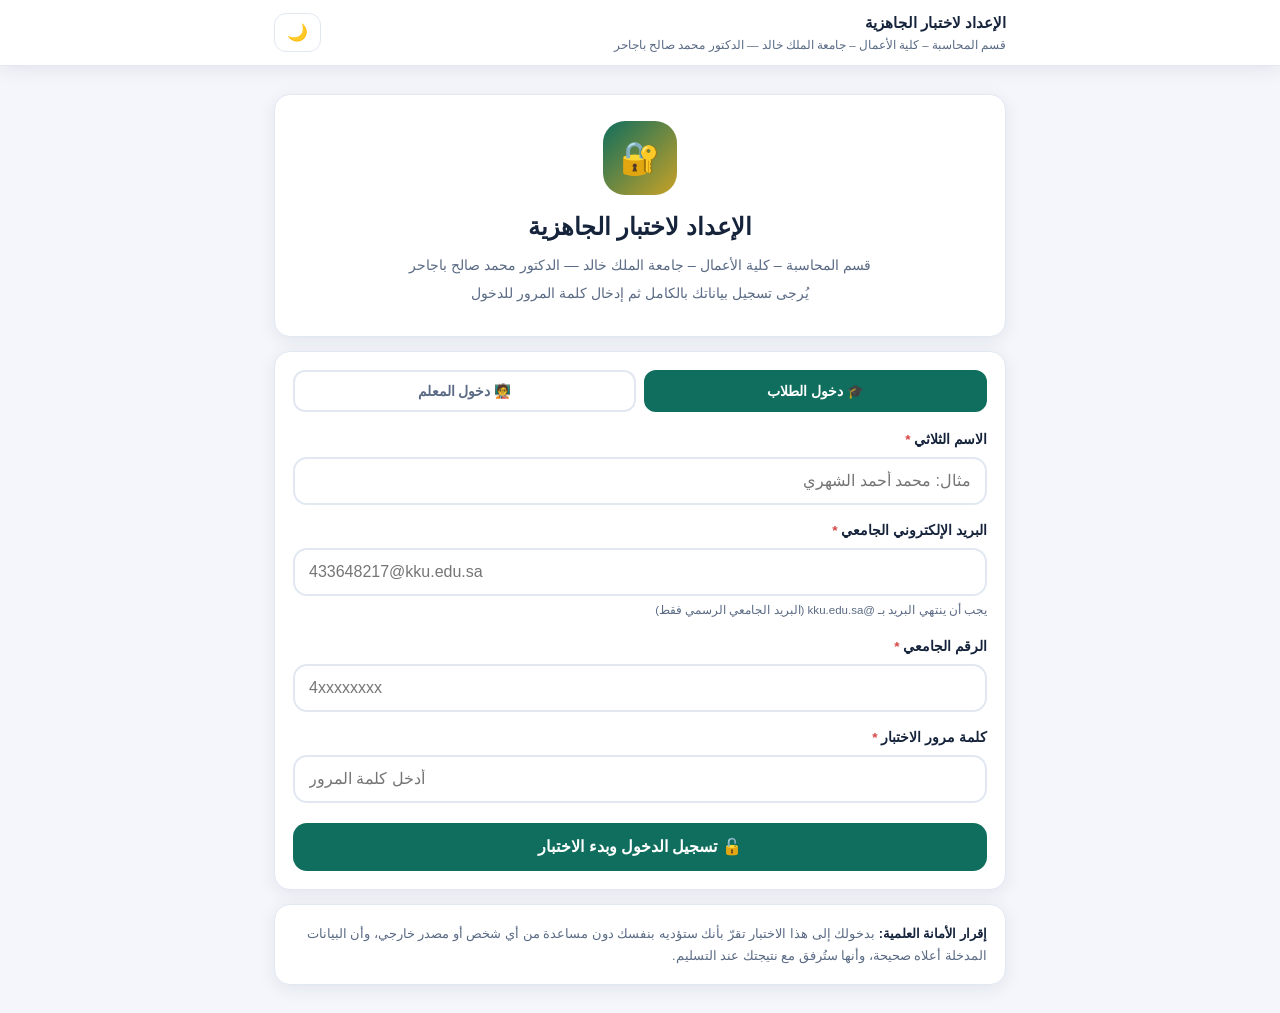
==== commit f84b6593: "Use numeric-only student email example (no leading s) Co-Authored-By: Claude Sonnet 5.5 <noreply@ant" ====
--- a/index.html
+++ b/index.html
@@ -54,7 +54,7 @@
         <div class="field">
           <label for="g-email">البريد الإلكتروني الجامعي <span class="req">*</span></label>
           <input id="g-email" class="fillin" type="email" dir="ltr" style="text-align:left"
-                 placeholder="s123456789@kku.edu.sa" autocomplete="email">
+                 placeholder="433648217@kku.edu.sa" autocomplete="email">
           <small class="hint" id="g-email-hint"></small>
         </div>
 
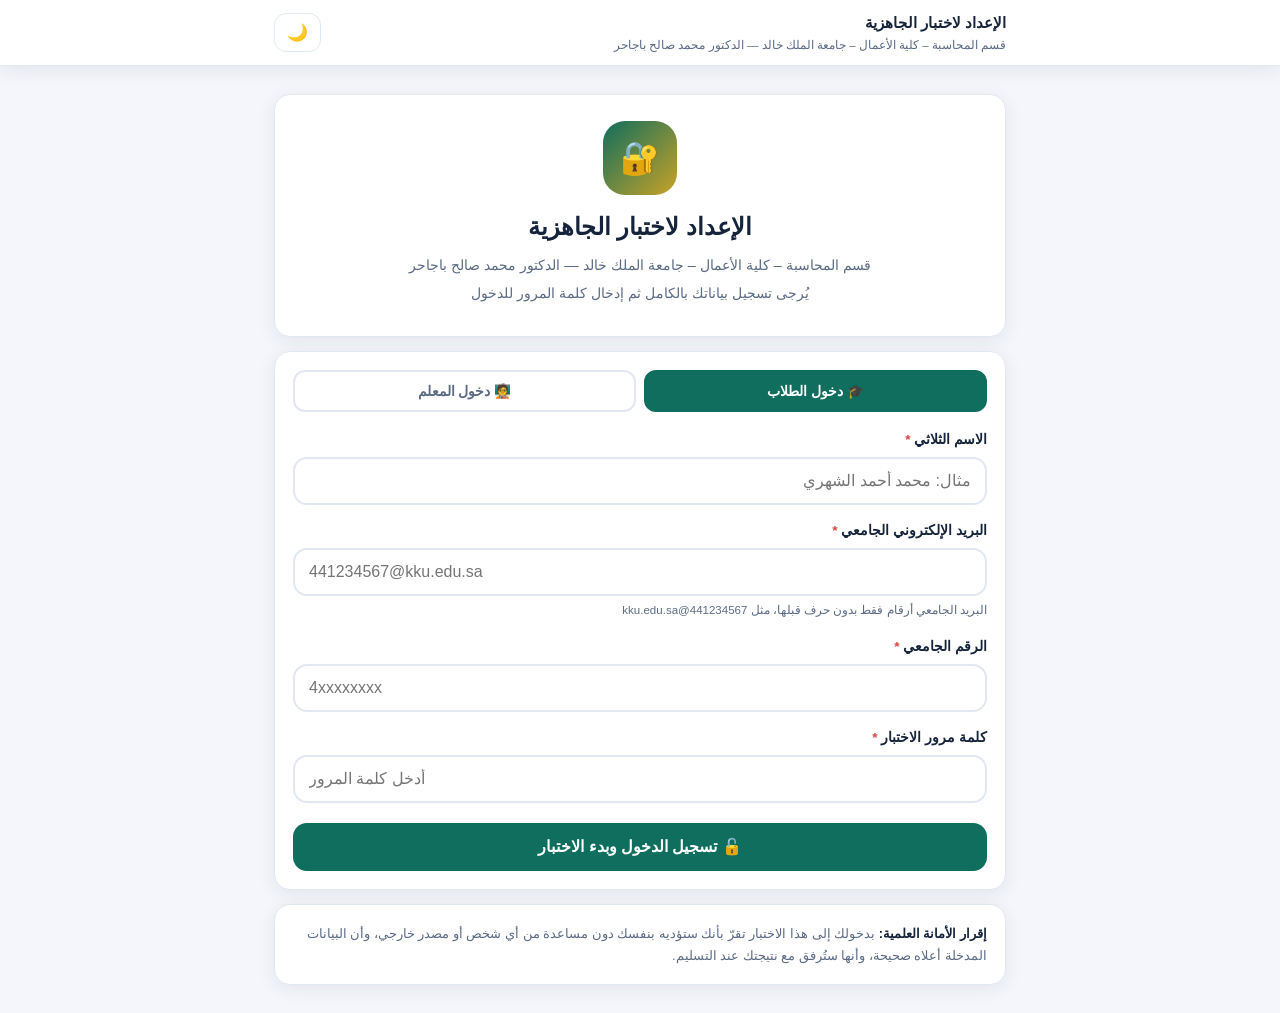
==== commit e6eaf482: "Login form: show numeric university email example (no leading letter) Co-Authored-By: Claude Sonnet " ====
--- a/index.html
+++ b/index.html
@@ -54,7 +54,7 @@
         <div class="field">
           <label for="g-email">البريد الإلكتروني الجامعي <span class="req">*</span></label>
           <input id="g-email" class="fillin" type="email" dir="ltr" style="text-align:left"
-                 placeholder="433648217@kku.edu.sa" autocomplete="email">
+                 placeholder="441234567@kku.edu.sa" autocomplete="email">
           <small class="hint" id="g-email-hint"></small>
         </div>
 
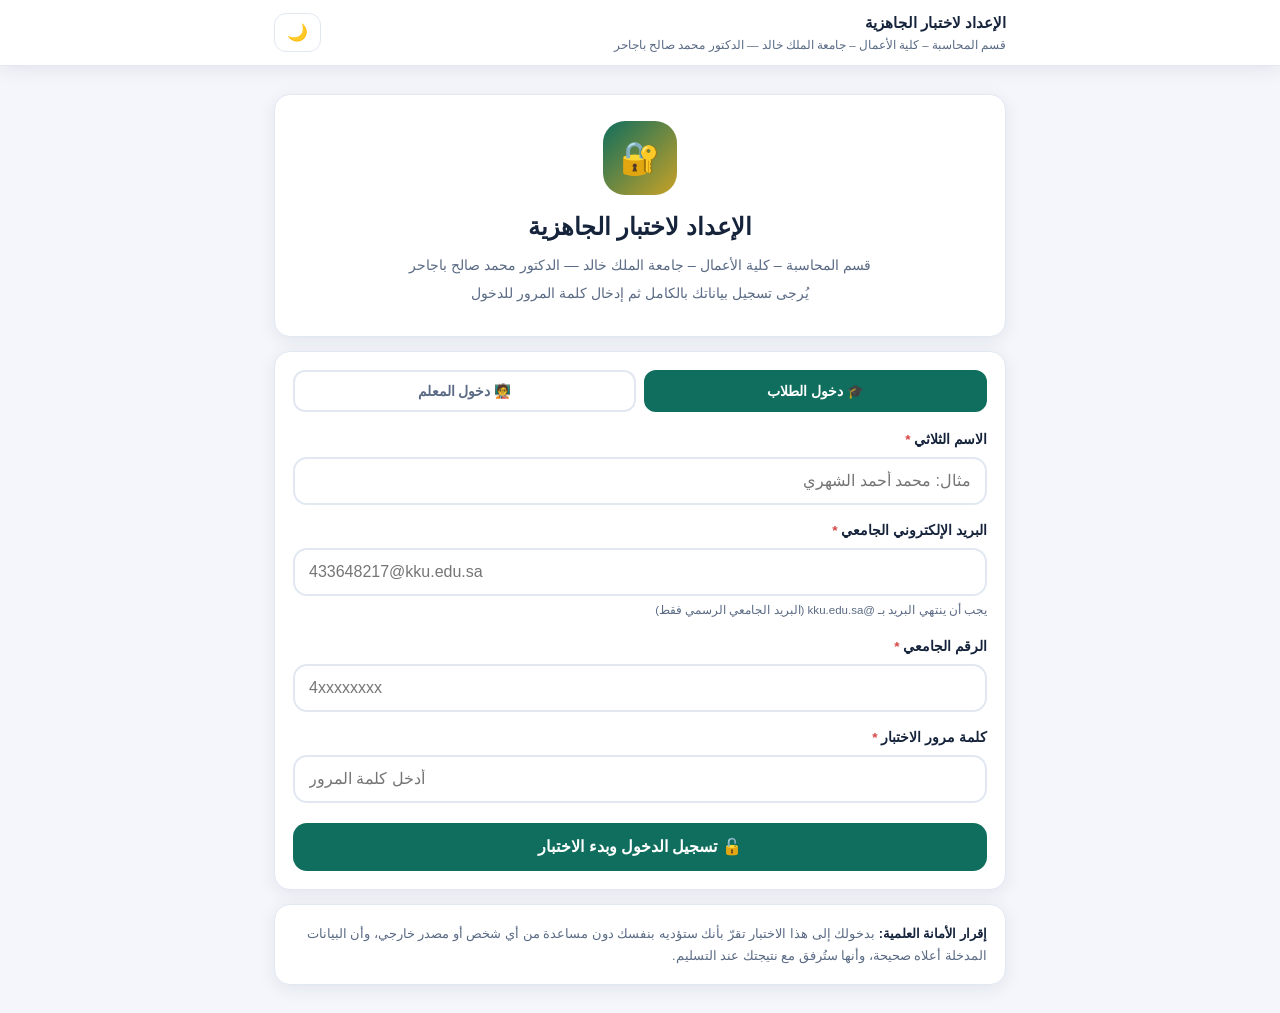
==== commit 74ec4161: "Hashed shared passwords the teacher can change from the panel; new QR and recreated ad Co-Authored-B" ====
--- a/index.html
+++ b/index.html
@@ -54,7 +54,7 @@
         <div class="field">
           <label for="g-email">البريد الإلكتروني الجامعي <span class="req">*</span></label>
           <input id="g-email" class="fillin" type="email" dir="ltr" style="text-align:left"
-                 placeholder="441234567@kku.edu.sa" autocomplete="email">
+                 placeholder="433648217@kku.edu.sa" autocomplete="email">
           <small class="hint" id="g-email-hint"></small>
         </div>
 
@@ -191,9 +191,7 @@
           <div class="field"><label>مدة الاختبار الشامل (دقيقة)</label><input id="s-fd" class="fillin" type="number" min="5" max="300"></div>
           <div class="field"><label>درجة النجاح %</label><input id="s-pass" class="fillin" type="number" min="1" max="100"></div>
           <div class="field"><label>نطاق البريد الجامعي</label><input id="s-domain" class="fillin" type="text" dir="ltr" style="text-align:left"></div>
-          <div class="field"><label>كلمة مرور الطلاب</label><input id="s-spass" class="fillin" type="text" dir="ltr" style="text-align:left"></div>
-          <div class="field"><label>كلمة مرور المعلم</label><input id="s-apass" class="fillin" type="text" dir="ltr" style="text-align:left"></div>
-        </div>
+                  </div>
         <div class="field" style="margin-top:4px">
           <label>أنواع الأسئلة المسموحة</label>
           <div id="s-types" class="chk-row"></div>
@@ -208,6 +206,19 @@
           <button id="s-export" class="btn btn-outline">📤 تصدير config.js</button>
         </div>
         <div class="adm-note" id="s-note"></div>
+      </div>
+
+      <div class="card">
+        <b style="font-size:.9rem">🔑 كلمات المرور (تُنشر لجميع الطلاب)</b>
+        <div class="adm-note">اترك الحقل فارغًا للإبقاء على كلمة المرور الحالية. تظهر التغييرات للطلاب بعد نحو دقيقة من النشر.</div>
+        <div class="adm-grid" style="margin-top:12px">
+          <div class="field"><label>كلمة مرور الطلاب الجديدة</label><input id="s-spass" class="fillin" type="text" dir="ltr" style="text-align:left" autocomplete="off"></div>
+          <div class="field"><label>كلمة مرور المعلم الجديدة</label><input id="s-apass" class="fillin" type="text" dir="ltr" style="text-align:left" autocomplete="off"></div>
+          <div class="field"><label>رمز GitHub (مرة واحدة فقط)</label><input id="s-token" class="fillin" type="password" dir="ltr" style="text-align:left" autocomplete="off" placeholder="github_pat_..."></div>
+        </div>
+        <div class="adm-note">الرمز: GitHub ← Settings ← Developer settings ← Fine-grained tokens ← مستودع Jahaziah_5 فقط ← Contents: Read and write. يُحفظ على جهازك فقط ولا يُرسل لغير GitHub.</div>
+        <div class="adm-actions"><button id="s-publish" class="btn btn-primary">🔑 نشر كلمات المرور</button></div>
+        <div class="adm-note" id="p-note"></div>
       </div>
     </div>
 
@@ -457,6 +468,7 @@
 </div>
 
 <script src="config.js"></script>
+<script src="auth.js"></script>
 <script src="units.js"></script>
 <script src="questions.js"></script>
 <script src="questions-7.1.js"></script>
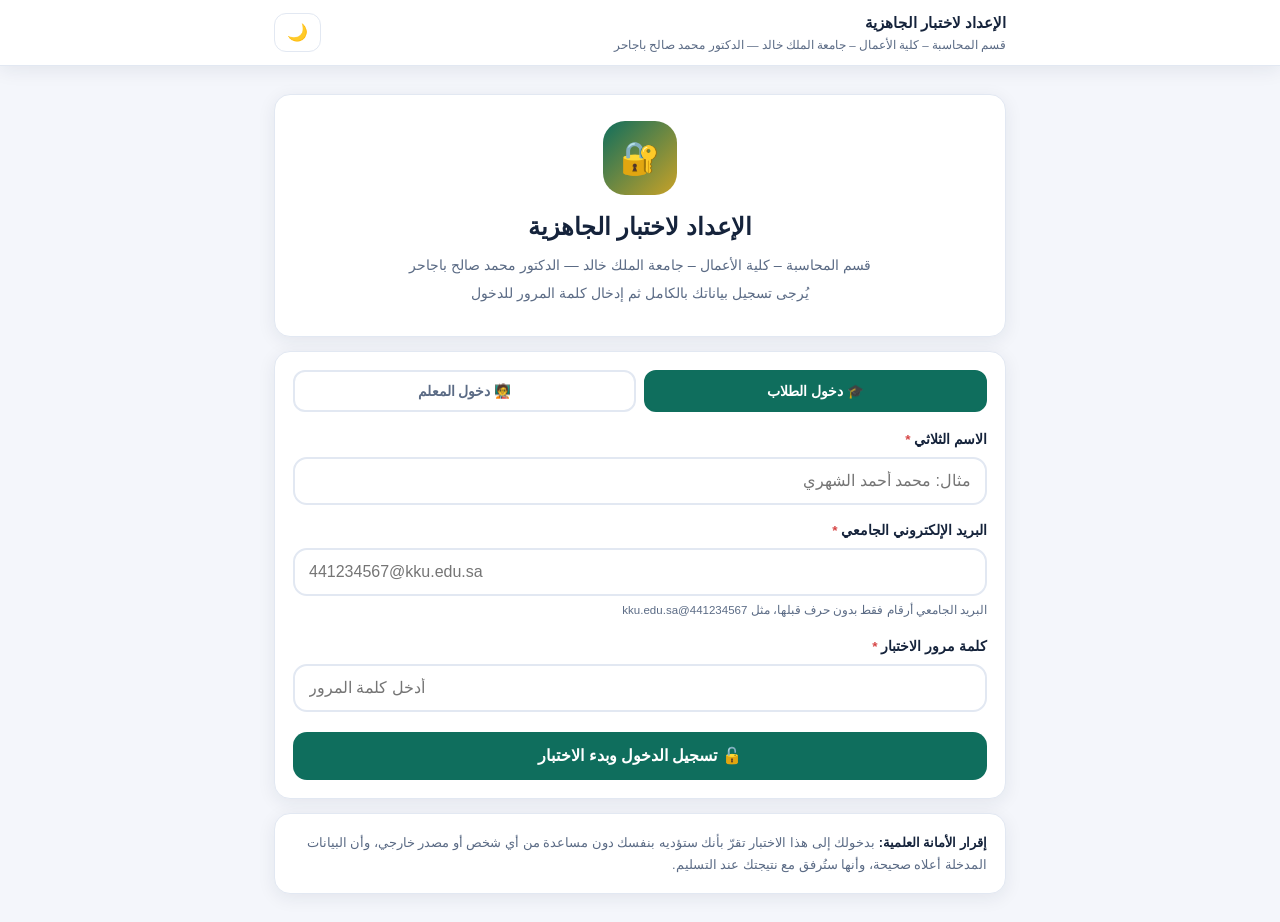
==== commit 6674d266: "Merge main into branch; keep hashed passwords, take main's login/email updates Co-Authored-By: Claud" ====
--- a/index.html
+++ b/index.html
@@ -54,7 +54,7 @@
         <div class="field">
           <label for="g-email">البريد الإلكتروني الجامعي <span class="req">*</span></label>
           <input id="g-email" class="fillin" type="email" dir="ltr" style="text-align:left"
-                 placeholder="433648217@kku.edu.sa" autocomplete="email">
+                 placeholder="441234567@kku.edu.sa" autocomplete="email">
           <small class="hint" id="g-email-hint"></small>
         </div>
 
@@ -479,6 +479,7 @@
 <script src="questions-1.1.js"></script>
 <script src="questions-2.1.js"></script>
 <script src="questions-general.js"></script>
+<script src="questions-improved.js"></script>
 <script src="levels.js"></script>
 <script src="script.js"></script>
 <script src="admin.js"></script>
